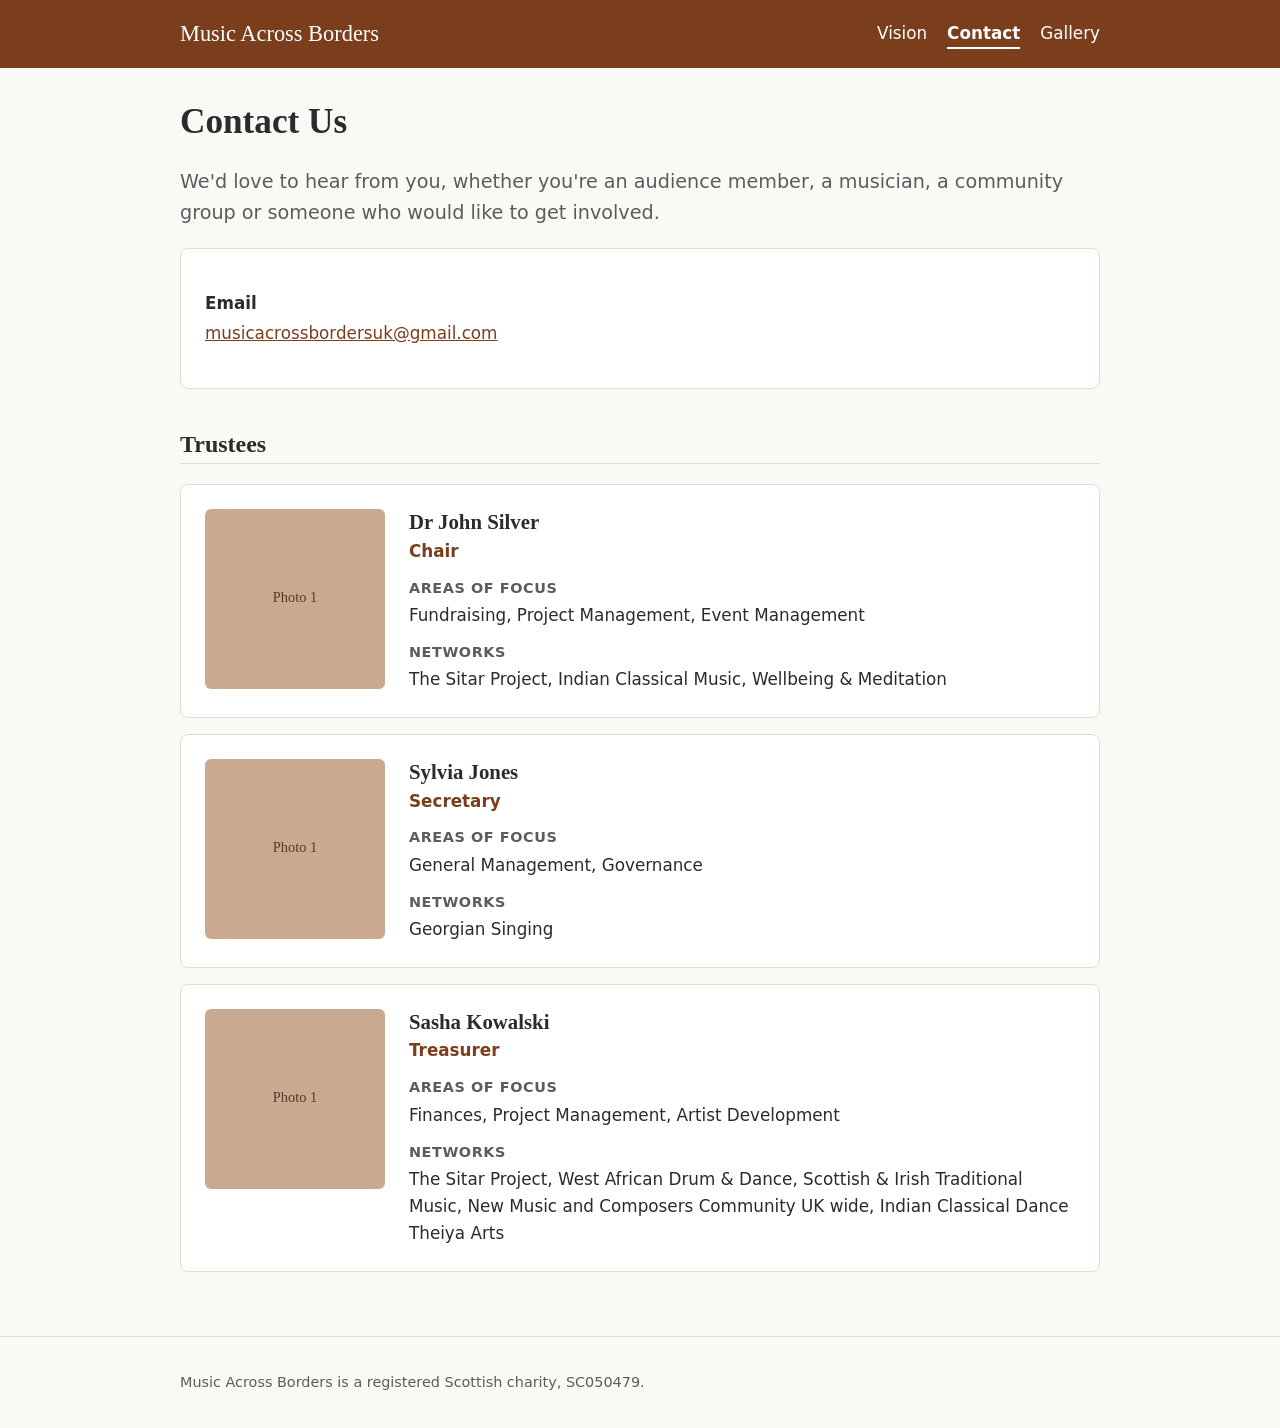
==== contact.html @ 5e3e6b76 "feat: initial commit" ====
<!doctype html>
<html lang="en-GB">
<head>
  <meta charset="utf-8">
  <meta name="viewport" content="width=device-width, initial-scale=1">
  <title>Contact | Music Across Borders</title>
  <meta name="description" content="How to get in touch with Music Across Borders.">
  <link rel="stylesheet" href="styles.css">
</head>
<body>
  <a class="skip-link" href="#main">Skip to content</a>

  <header class="site-header">
    <div class="inner">
      <a class="site-title" href="index.html">Music Across Borders</a>
      <nav class="site-nav" aria-label="Main">
        <ul>
          <li><a href="index.html">Vision</a></li>
          <li><a href="contact.html" aria-current="page">Contact</a></li>
          <li><a href="gallery.html">Gallery</a></li>
        </ul>
      </nav>
    </div>
  </header>

  <main id="main">
    <h1>Contact Us</h1>
    <p class="lead">We'd love to hear from you, whether you're an audience member, a musician, a community group or someone who would like to get involved.</p>

    <div class="card">
      <dl class="contact-details">
        <dt>Email</dt>
        <dd><a href="mailto:musicacrossbordersuk@gmail.com">musicacrossbordersuk@gmail.com</a></dd>
      </dl>
    </div>

    <h2>Trustees</h2>

    <!-- To use a real photo: put it in images/trustees/ and change the src below.
         Square or 4:3 portraits crop best. -->
    <article class="trustee">
      <img src="images/gallery/placeholder-1.svg" alt="Portrait of Dr John Silver" loading="lazy">
      <div class="trustee-info">
        <h3>Dr John Silver</h3>
        <p class="trustee-role">Chair</p>
        <dl>
          <dt>Areas of focus</dt>
          <dd>Fundraising, Project Management, Event Management</dd>
          <dt>Networks</dt>
          <dd>The Sitar Project, Indian Classical Music, Wellbeing &amp; Meditation</dd>
        </dl>
      </div>
    </article>

    <article class="trustee">
      <img src="images/gallery/placeholder-1.svg" alt="Portrait of Sylvia Jones" loading="lazy">
      <div class="trustee-info">
        <h3>Sylvia Jones</h3>
        <p class="trustee-role">Secretary</p>
        <dl>
          <dt>Areas of focus</dt>
          <dd>General Management, Governance</dd>
          <dt>Networks</dt>
          <dd>Georgian Singing</dd>
        </dl>
      </div>
    </article>

    <article class="trustee">
      <img src="images/gallery/placeholder-1.svg" alt="Portrait of Sasha Kowalski" loading="lazy">
      <div class="trustee-info">
        <h3>Sasha Kowalski</h3>
        <p class="trustee-role">Treasurer</p>
        <dl>
          <dt>Areas of focus</dt>
          <dd>Finances, Project Management, Artist Development</dd>
          <dt>Networks</dt>
          <dd>The Sitar Project, West African Drum &amp; Dance, Scottish &amp; Irish Traditional Music, New Music and Composers Community UK wide, Indian Classical Dance Theiya Arts</dd>
        </dl>
      </div>
    </article>
  </main>

  <footer class="site-footer">
    <div class="inner">
      <p>Music Across Borders is a registered Scottish charity, SC050479.</p>
    </div>
  </footer>
</body>
</html>
---- styles.css ----
:root {
  --colour-bg: #fbf9f6;
  --colour-text: #2b2b2b;
  --colour-muted: #5c5c5c;
  --colour-accent: #7a3e1d;
  --colour-accent-light: #f1e4d8;
  --colour-border: #e2dcd4;
  --max-width: 960px;
  --font-body: system-ui, -apple-system, "Segoe UI", Roboto, sans-serif;
  --font-heading: Georgia, "Times New Roman", serif;
}

*,
*::before,
*::after {
  box-sizing: border-box;
}

body {
  margin: 0;
  font-family: var(--font-body);
  font-size: 1.05rem;
  line-height: 1.6;
  color: var(--colour-text);
  background: var(--colour-bg);
}

img {
  max-width: 100%;
  display: block;
}

a {
  color: var(--colour-accent);
}

a:focus-visible,
button:focus-visible {
  outline: 3px solid var(--colour-accent);
  outline-offset: 2px;
}

h1,
h2,
h3 {
  font-family: var(--font-heading);
  line-height: 1.25;
  color: var(--colour-text);
}

h1 {
  font-size: 2.2rem;
  margin-top: 0;
}

h2 {
  font-size: 1.5rem;
  margin-top: 2.5rem;
  border-bottom: 1px solid var(--colour-border);
  padding-bottom: 0.3rem;
}

.skip-link {
  position: absolute;
  left: -999px;
  top: 0;
  background: var(--colour-accent);
  color: #fff;
  padding: 0.5rem 1rem;
}

.skip-link:focus {
  left: 1rem;
}

/* Header and navigation */

.site-header {
  background: var(--colour-accent);
  color: #fff;
}

.site-header .inner {
  max-width: var(--max-width);
  margin: 0 auto;
  padding: 1rem 1.25rem;
  display: flex;
  flex-wrap: wrap;
  justify-content: space-between;
  align-items: center;
  gap: 0.75rem;
}

.site-title {
  font-family: var(--font-heading);
  font-size: 1.4rem;
  color: #fff;
  text-decoration: none;
}

.site-nav ul {
  list-style: none;
  margin: 0;
  padding: 0;
  display: flex;
  gap: 1.25rem;
}

.site-nav a {
  color: #fff;
  text-decoration: none;
  padding: 0.25rem 0;
  border-bottom: 2px solid transparent;
}

.site-nav a:hover {
  border-bottom-color: #fff;
}

.site-nav a[aria-current="page"] {
  border-bottom-color: #fff;
  font-weight: 600;
}

/* Layout */

main {
  max-width: var(--max-width);
  margin: 0 auto;
  padding: 2rem 1.25rem 4rem;
}

.lead {
  font-size: 1.2rem;
  color: var(--colour-muted);
}

.values {
  display: grid;
  grid-template-columns: repeat(auto-fit, minmax(160px, 1fr));
  gap: 1rem;
  padding: 0;
  list-style: none;
}

.values li {
  background: var(--colour-accent-light);
  padding: 1rem;
  border-radius: 6px;
  text-align: center;
  font-family: var(--font-heading);
  font-size: 1.1rem;
}

.card {
  background: #fff;
  border: 1px solid var(--colour-border);
  border-radius: 8px;
  padding: 1.5rem;
  margin-top: 1rem;
}

.card h3 {
  margin-top: 0;
  font-size: 1.2rem;
}

.card ul {
  padding-left: 1.2rem;
}

.card li + li {
  margin-top: 0.4rem;
}

.contact-details dt {
  font-weight: 600;
  margin-top: 1rem;
}

.contact-details dd {
  margin: 0.2rem 0 0;
}

/* Trustees */

.trustee {
  display: grid;
  grid-template-columns: 180px 1fr;
  gap: 1.5rem;
  align-items: start;
  background: #fff;
  border: 1px solid var(--colour-border);
  border-radius: 8px;
  padding: 1.5rem;
  margin-top: 1rem;
}

.trustee img {
  width: 100%;
  aspect-ratio: 1 / 1;
  object-fit: cover;
  border-radius: 6px;
}

.trustee h3 {
  margin: 0;
  font-size: 1.3rem;
}

.trustee-role {
  margin: 0.15rem 0 0.75rem;
  color: var(--colour-accent);
  font-weight: 600;
}

.trustee dl {
  margin: 0;
}

.trustee dt {
  font-weight: 600;
  font-size: 0.9rem;
  text-transform: uppercase;
  letter-spacing: 0.04em;
  color: var(--colour-muted);
  margin-top: 0.75rem;
}

.trustee dd {
  margin: 0.15rem 0 0;
}

/* Gallery */

.gallery-grid {
  display: grid;
  grid-template-columns: repeat(auto-fill, minmax(240px, 1fr));
  gap: 1rem;
  max-height: 70vh;
  overflow-y: auto;
  padding: 0.25rem;
  margin-top: 1.5rem;
}

.gallery-grid button {
  padding: 0;
  border: 0;
  background: none;
  cursor: zoom-in;
  border-radius: 6px;
  overflow: hidden;
}

.gallery-grid img {
  width: 100%;
  aspect-ratio: 4 / 3;
  object-fit: cover;
  transition: transform 0.2s ease;
}

.gallery-grid button:hover img {
  transform: scale(1.03);
}

.lightbox {
  border: 0;
  padding: 0;
  background: transparent;
  max-width: 95vw;
  max-height: 95vh;
}

.lightbox::backdrop {
  background: rgba(20, 15, 10, 0.85);
}

.lightbox img {
  max-width: 95vw;
  max-height: 85vh;
  margin: 0 auto;
  border-radius: 4px;
}

.lightbox figcaption {
  color: #fff;
  text-align: center;
  padding: 0.5rem;
}

.lightbox-close {
  position: absolute;
  top: 0.5rem;
  right: 0.5rem;
  background: #fff;
  border: 0;
  border-radius: 50%;
  width: 2.5rem;
  height: 2.5rem;
  font-size: 1.5rem;
  line-height: 1;
  cursor: pointer;
}

/* Footer */

.site-footer {
  border-top: 1px solid var(--colour-border);
  color: var(--colour-muted);
  font-size: 0.9rem;
}

.site-footer .inner {
  max-width: var(--max-width);
  margin: 0 auto;
  padding: 1.25rem;
}

@media (max-width: 600px) {
  h1 {
    font-size: 1.8rem;
  }

  .site-nav ul {
    gap: 0.9rem;
  }

  .trustee {
    grid-template-columns: 1fr;
  }

  .trustee img {
    max-width: 220px;
  }
}
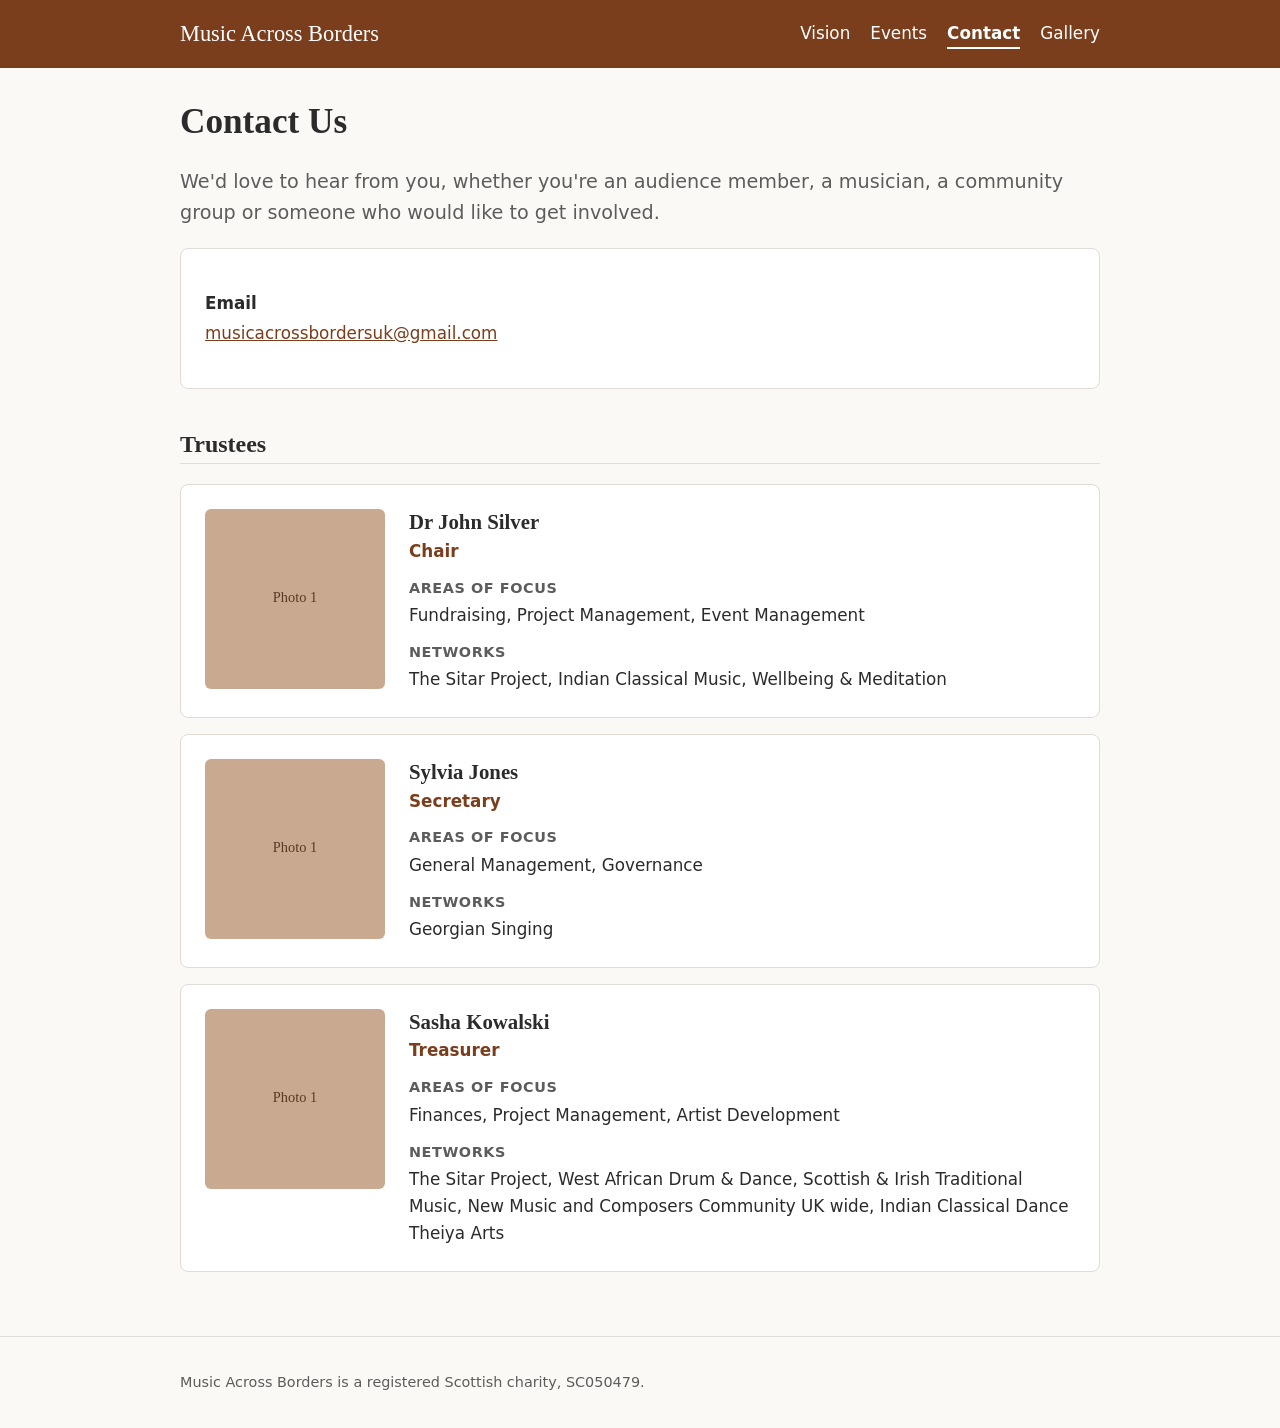
==== commit 41ecfd52: "feat: add event page" ====
--- a/contact.html
+++ b/contact.html
@@ -16,6 +16,7 @@
       <nav class="site-nav" aria-label="Main">
         <ul>
           <li><a href="index.html">Vision</a></li>
+          <li><a href="events.html">Events</a></li>
           <li><a href="contact.html" aria-current="page">Contact</a></li>
           <li><a href="gallery.html">Gallery</a></li>
         </ul>
--- a/styles.css
+++ b/styles.css
@@ -180,6 +180,44 @@
 
 .contact-details dd {
   margin: 0.2rem 0 0;
+}
+
+/* Events */
+
+.event {
+  display: grid;
+  grid-template-columns: 140px 1fr;
+  gap: 1.5rem;
+  align-items: start;
+  background: #fff;
+  border: 1px solid var(--colour-border);
+  border-radius: 8px;
+  padding: 1.5rem;
+  margin-top: 1rem;
+}
+
+.event-date {
+  background: var(--colour-accent-light);
+  color: var(--colour-accent);
+  font-family: var(--font-heading);
+  font-size: 1.15rem;
+  font-weight: 700;
+  text-align: center;
+  padding: 1rem 0.5rem;
+  border-radius: 6px;
+}
+
+.event h3 {
+  margin: 0;
+  font-size: 1.3rem;
+}
+
+.event p {
+  margin: 0.5rem 0 0;
+}
+
+.event-meta {
+  color: var(--colour-muted);
 }
 
 /* Trustees */
@@ -325,6 +363,7 @@
     gap: 0.9rem;
   }
 
+  .event,
   .trustee {
     grid-template-columns: 1fr;
   }
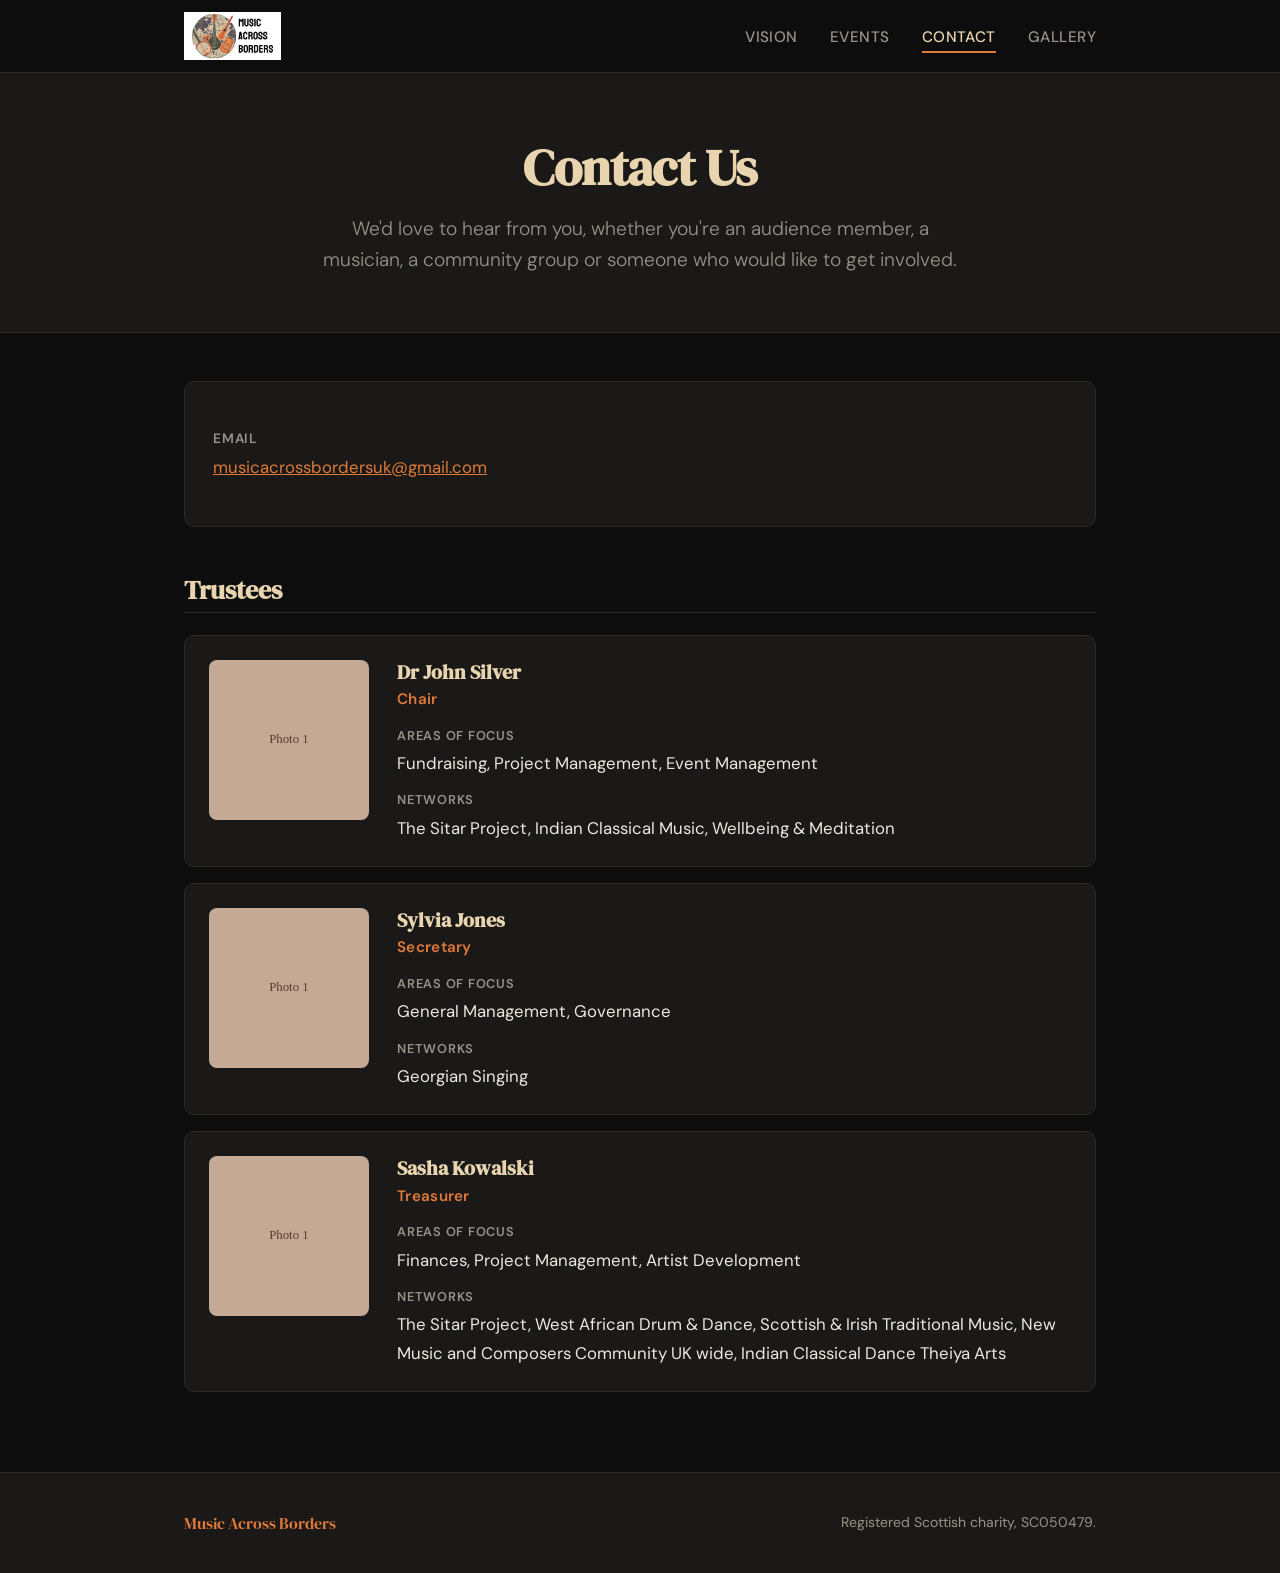
==== commit e7028275: "feat: ui changes" ====
--- a/contact.html
+++ b/contact.html
@@ -1,5 +1,5 @@
 <!doctype html>
-<html lang="en-GB">
+<html lang="en-GB" class="has-hero">
 <head>
   <meta charset="utf-8">
   <meta name="viewport" content="width=device-width, initial-scale=1">
@@ -12,7 +12,9 @@
 
   <header class="site-header">
     <div class="inner">
-      <a class="site-title" href="index.html">Music Across Borders</a>
+      <a href="index.html" aria-label="Music Across Borders — home">
+        <img class="site-logo" src="images/gallery/logo-white.jpeg" alt="Music Across Borders">
+      </a>
       <nav class="site-nav" aria-label="Main">
         <ul>
           <li><a href="index.html">Vision</a></li>
@@ -24,10 +26,12 @@
     </div>
   </header>
 
-  <main id="main">
+  <div class="hero">
     <h1>Contact Us</h1>
     <p class="lead">We'd love to hear from you, whether you're an audience member, a musician, a community group or someone who would like to get involved.</p>
+  </div>
 
+  <main id="main">
     <div class="card">
       <dl class="contact-details">
         <dt>Email</dt>
@@ -84,7 +88,8 @@
 
   <footer class="site-footer">
     <div class="inner">
-      <p>Music Across Borders is a registered Scottish charity, SC050479.</p>
+      <span class="footer-accent">Music Across Borders</span>
+      <p>Registered Scottish charity, SC050479.</p>
     </div>
   </footer>
 </body>
--- a/styles.css
+++ b/styles.css
@@ -1,13 +1,22 @@
+@import url('https://fonts.googleapis.com/css2?family=DM+Sans:ital,opsz,wght@0,9..40,300;0,9..40,400;0,9..40,500;0,9..40,600;1,9..40,300&family=DM+Serif+Display:ital@0;1&display=swap');
+
 :root {
-  --colour-bg: #fbf9f6;
-  --colour-text: #2b2b2b;
-  --colour-muted: #5c5c5c;
-  --colour-accent: #7a3e1d;
-  --colour-accent-light: #f1e4d8;
-  --colour-border: #e2dcd4;
+  --colour-bg:            #0d0d0d;
+  --colour-surface:       #1a1917;
+  --colour-surface-2:     #232220;
+  --colour-text:          #ede8df;
+  --colour-muted:         #9a9289;
+  --colour-accent:        #e07a3a;
+  --colour-accent-dark:   #c94f2c;
+  --colour-accent-light:  #3a2318;
+  --colour-green:         #7a8c5c;
+  --colour-green-dark:    #2a3020;
+  --colour-purple:        #5a4f6b;
+  --colour-beige:         #e8d5b0;
+  --colour-border:        #2e2b27;
   --max-width: 960px;
-  --font-body: system-ui, -apple-system, "Segoe UI", Roboto, sans-serif;
-  --font-heading: Georgia, "Times New Roman", serif;
+  --font-body:    'DM Sans', system-ui, sans-serif;
+  --font-heading: 'DM Serif Display', Georgia, serif;
 }
 
 *,
@@ -20,7 +29,7 @@
   margin: 0;
   font-family: var(--font-body);
   font-size: 1.05rem;
-  line-height: 1.6;
+  line-height: 1.7;
   color: var(--colour-text);
   background: var(--colour-bg);
 }
@@ -32,33 +41,45 @@
 
 a {
   color: var(--colour-accent);
+  transition: color 0.2s ease;
+}
+
+a:hover {
+  color: var(--colour-beige);
 }
 
 a:focus-visible,
 button:focus-visible {
-  outline: 3px solid var(--colour-accent);
-  outline-offset: 2px;
+  outline: 2px solid var(--colour-accent);
+  outline-offset: 3px;
 }
 
 h1,
 h2,
 h3 {
   font-family: var(--font-heading);
-  line-height: 1.25;
-  color: var(--colour-text);
+  line-height: 1.2;
+  color: var(--colour-beige);
 }
 
 h1 {
-  font-size: 2.2rem;
+  font-size: 2.6rem;
   margin-top: 0;
+  letter-spacing: -0.01em;
 }
 
 h2 {
-  font-size: 1.5rem;
-  margin-top: 2.5rem;
+  font-size: 1.6rem;
+  margin-top: 3rem;
+  padding-bottom: 0.4rem;
   border-bottom: 1px solid var(--colour-border);
-  padding-bottom: 0.3rem;
-}
+}
+
+h3 {
+  font-size: 1.2rem;
+}
+
+/* ── Skip link ───────────────────────────────────────────── */
 
 .skip-link {
   position: absolute;
@@ -67,35 +88,38 @@
   background: var(--colour-accent);
   color: #fff;
   padding: 0.5rem 1rem;
+  z-index: 100;
 }
 
 .skip-link:focus {
   left: 1rem;
 }
 
-/* Header and navigation */
+/* ── Header ──────────────────────────────────────────────── */
 
 .site-header {
-  background: var(--colour-accent);
-  color: #fff;
+  background: var(--colour-bg);
+  border-bottom: 1px solid var(--colour-border);
+  position: sticky;
+  top: 0;
+  z-index: 50;
 }
 
 .site-header .inner {
   max-width: var(--max-width);
   margin: 0 auto;
-  padding: 1rem 1.25rem;
+  padding: 0.75rem 1.5rem;
   display: flex;
   flex-wrap: wrap;
   justify-content: space-between;
   align-items: center;
-  gap: 0.75rem;
-}
-
-.site-title {
-  font-family: var(--font-heading);
-  font-size: 1.4rem;
-  color: #fff;
-  text-decoration: none;
+  gap: 1rem;
+}
+
+.site-logo {
+  display: block;
+  height: 48px;
+  width: auto;
 }
 
 .site-nav ul {
@@ -103,37 +127,75 @@
   margin: 0;
   padding: 0;
   display: flex;
-  gap: 1.25rem;
+  gap: 2rem;
 }
 
 .site-nav a {
-  color: #fff;
+  color: var(--colour-muted);
   text-decoration: none;
+  font-size: 0.95rem;
+  font-weight: 500;
+  letter-spacing: 0.03em;
+  text-transform: uppercase;
   padding: 0.25rem 0;
   border-bottom: 2px solid transparent;
+  transition: color 0.2s ease, border-color 0.2s ease;
 }
 
 .site-nav a:hover {
-  border-bottom-color: #fff;
+  color: var(--colour-beige);
+  border-bottom-color: var(--colour-accent);
 }
 
 .site-nav a[aria-current="page"] {
-  border-bottom-color: #fff;
-  font-weight: 600;
-}
-
-/* Layout */
+  color: var(--colour-beige);
+  border-bottom-color: var(--colour-accent);
+}
+
+/* ── Hero band (index page) ──────────────────────────────── */
+
+.hero {
+  background: var(--colour-surface);
+  border-bottom: 1px solid var(--colour-border);
+  padding: 4rem 1.5rem 3.5rem;
+  text-align: center;
+}
+
+.hero h1 {
+  font-size: 3.2rem;
+  margin-bottom: 1rem;
+  color: var(--colour-beige);
+}
+
+.hero .lead {
+  max-width: 640px;
+  margin: 0 auto;
+  font-size: 1.2rem;
+  color: var(--colour-muted);
+  font-weight: 300;
+}
+
+/* ── Layout ──────────────────────────────────────────────── */
 
 main {
   max-width: var(--max-width);
   margin: 0 auto;
-  padding: 2rem 1.25rem 4rem;
+  padding: 2.5rem 1.5rem 5rem;
+}
+
+/* When main has a hero sibling, reduce top padding */
+.has-hero main {
+  padding-top: 2rem;
 }
 
 .lead {
-  font-size: 1.2rem;
-  color: var(--colour-muted);
-}
+  font-size: 1.15rem;
+  color: var(--colour-muted);
+  font-weight: 300;
+  line-height: 1.6;
+}
+
+/* ── Values / pill tiles ─────────────────────────────────── */
 
 .values {
   display: grid;
@@ -141,66 +203,95 @@
   gap: 1rem;
   padding: 0;
   list-style: none;
+  margin-top: 1.25rem;
 }
 
 .values li {
   background: var(--colour-accent-light);
-  padding: 1rem;
+  border: 1px solid var(--colour-accent-dark);
+  color: var(--colour-beige);
+  padding: 1rem 1.25rem;
   border-radius: 6px;
   text-align: center;
   font-family: var(--font-heading);
+  font-size: 1.05rem;
+  letter-spacing: 0.01em;
+  transition: background 0.2s ease;
+}
+
+.values li:hover {
+  background: #4a2c18;
+}
+
+/* ── Cards ───────────────────────────────────────────────── */
+
+.card {
+  background: var(--colour-surface);
+  border: 1px solid var(--colour-border);
+  border-radius: 10px;
+  padding: 1.75rem;
+  margin-top: 1rem;
+}
+
+.card h3 {
+  margin-top: 0;
+  color: var(--colour-accent);
   font-size: 1.1rem;
-}
-
-.card {
-  background: #fff;
+  text-transform: uppercase;
+  letter-spacing: 0.06em;
+  font-family: var(--font-body);
+  font-weight: 600;
+}
+
+.card ul {
+  padding-left: 1.25rem;
+  color: var(--colour-text);
+}
+
+.card li + li {
+  margin-top: 0.5rem;
+}
+
+/* ── Contact details ─────────────────────────────────────── */
+
+.contact-details dt {
+  font-weight: 600;
+  color: var(--colour-muted);
+  font-size: 0.85rem;
+  text-transform: uppercase;
+  letter-spacing: 0.06em;
+  margin-top: 1rem;
+}
+
+.contact-details dd {
+  margin: 0.2rem 0 0;
+}
+
+/* ── Events ──────────────────────────────────────────────── */
+
+.event {
+  display: grid;
+  grid-template-columns: 130px 1fr;
+  gap: 1.75rem;
+  align-items: start;
+  background: var(--colour-surface);
   border: 1px solid var(--colour-border);
-  border-radius: 8px;
+  border-radius: 10px;
   padding: 1.5rem;
   margin-top: 1rem;
-}
-
-.card h3 {
-  margin-top: 0;
-  font-size: 1.2rem;
-}
-
-.card ul {
-  padding-left: 1.2rem;
-}
-
-.card li + li {
-  margin-top: 0.4rem;
-}
-
-.contact-details dt {
-  font-weight: 600;
-  margin-top: 1rem;
-}
-
-.contact-details dd {
-  margin: 0.2rem 0 0;
-}
-
-/* Events */
-
-.event {
-  display: grid;
-  grid-template-columns: 140px 1fr;
-  gap: 1.5rem;
-  align-items: start;
-  background: #fff;
-  border: 1px solid var(--colour-border);
-  border-radius: 8px;
-  padding: 1.5rem;
-  margin-top: 1rem;
+  transition: border-color 0.2s ease;
+}
+
+.event:hover {
+  border-color: var(--colour-accent);
 }
 
 .event-date {
   background: var(--colour-accent-light);
+  border: 1px solid var(--colour-accent-dark);
   color: var(--colour-accent);
   font-family: var(--font-heading);
-  font-size: 1.15rem;
+  font-size: 1.1rem;
   font-weight: 700;
   text-align: center;
   padding: 1rem 0.5rem;
@@ -210,6 +301,7 @@
 .event h3 {
   margin: 0;
   font-size: 1.3rem;
+  color: var(--colour-beige);
 }
 
 .event p {
@@ -218,38 +310,48 @@
 
 .event-meta {
   color: var(--colour-muted);
-}
-
-/* Trustees */
+  font-size: 0.95rem;
+}
+
+/* ── Trustees ────────────────────────────────────────────── */
 
 .trustee {
   display: grid;
-  grid-template-columns: 180px 1fr;
-  gap: 1.5rem;
+  grid-template-columns: 160px 1fr;
+  gap: 1.75rem;
   align-items: start;
-  background: #fff;
+  background: var(--colour-surface);
   border: 1px solid var(--colour-border);
-  border-radius: 8px;
+  border-radius: 10px;
   padding: 1.5rem;
   margin-top: 1rem;
+  transition: border-color 0.2s ease;
+}
+
+.trustee:hover {
+  border-color: var(--colour-green);
 }
 
 .trustee img {
   width: 100%;
   aspect-ratio: 1 / 1;
   object-fit: cover;
-  border-radius: 6px;
+  border-radius: 8px;
+  filter: grayscale(20%);
 }
 
 .trustee h3 {
   margin: 0;
-  font-size: 1.3rem;
+  font-size: 1.25rem;
+  color: var(--colour-beige);
 }
 
 .trustee-role {
-  margin: 0.15rem 0 0.75rem;
+  margin: 0.2rem 0 0.75rem;
   color: var(--colour-accent);
   font-weight: 600;
+  font-size: 0.95rem;
+  letter-spacing: 0.02em;
 }
 
 .trustee dl {
@@ -258,23 +360,24 @@
 
 .trustee dt {
   font-weight: 600;
-  font-size: 0.9rem;
+  font-size: 0.8rem;
   text-transform: uppercase;
-  letter-spacing: 0.04em;
+  letter-spacing: 0.06em;
   color: var(--colour-muted);
   margin-top: 0.75rem;
 }
 
 .trustee dd {
   margin: 0.15rem 0 0;
-}
-
-/* Gallery */
+  color: var(--colour-text);
+}
+
+/* ── Gallery ─────────────────────────────────────────────── */
 
 .gallery-grid {
   display: grid;
   grid-template-columns: repeat(auto-fill, minmax(240px, 1fr));
-  gap: 1rem;
+  gap: 0.75rem;
   max-height: 70vh;
   overflow-y: auto;
   padding: 0.25rem;
@@ -283,22 +386,28 @@
 
 .gallery-grid button {
   padding: 0;
-  border: 0;
-  background: none;
+  border: 1px solid var(--colour-border);
+  background: var(--colour-surface);
   cursor: zoom-in;
-  border-radius: 6px;
+  border-radius: 8px;
   overflow: hidden;
+  transition: border-color 0.2s ease;
+}
+
+.gallery-grid button:hover {
+  border-color: var(--colour-accent);
 }
 
 .gallery-grid img {
   width: 100%;
   aspect-ratio: 4 / 3;
   object-fit: cover;
-  transition: transform 0.2s ease;
+  transition: transform 0.3s ease, opacity 0.2s ease;
 }
 
 .gallery-grid button:hover img {
-  transform: scale(1.03);
+  transform: scale(1.04);
+  opacity: 0.9;
 }
 
 .lightbox {
@@ -310,57 +419,86 @@
 }
 
 .lightbox::backdrop {
-  background: rgba(20, 15, 10, 0.85);
+  background: rgba(5, 4, 3, 0.92);
 }
 
 .lightbox img {
   max-width: 95vw;
   max-height: 85vh;
   margin: 0 auto;
-  border-radius: 4px;
+  border-radius: 6px;
 }
 
 .lightbox figcaption {
-  color: #fff;
+  color: var(--colour-muted);
   text-align: center;
-  padding: 0.5rem;
+  padding: 0.6rem;
+  font-size: 0.9rem;
 }
 
 .lightbox-close {
   position: absolute;
-  top: 0.5rem;
-  right: 0.5rem;
-  background: #fff;
-  border: 0;
+  top: 0.75rem;
+  right: 0.75rem;
+  background: var(--colour-surface-2);
+  border: 1px solid var(--colour-border);
+  color: var(--colour-text);
   border-radius: 50%;
   width: 2.5rem;
   height: 2.5rem;
-  font-size: 1.5rem;
+  font-size: 1.3rem;
   line-height: 1;
   cursor: pointer;
-}
-
-/* Footer */
+  transition: background 0.2s ease;
+}
+
+.lightbox-close:hover {
+  background: var(--colour-accent-dark);
+}
+
+/* ── Footer ──────────────────────────────────────────────── */
 
 .site-footer {
   border-top: 1px solid var(--colour-border);
   color: var(--colour-muted);
-  font-size: 0.9rem;
+  font-size: 0.875rem;
+  background: var(--colour-surface);
 }
 
 .site-footer .inner {
   max-width: var(--max-width);
   margin: 0 auto;
-  padding: 1.25rem;
-}
+  padding: 1.5rem;
+  display: flex;
+  flex-wrap: wrap;
+  gap: 0.5rem;
+  align-items: center;
+  justify-content: space-between;
+}
+
+.footer-accent {
+  color: var(--colour-accent);
+  font-family: var(--font-heading);
+  font-size: 1rem;
+}
+
+/* ── Responsive ──────────────────────────────────────────── */
 
 @media (max-width: 600px) {
   h1 {
-    font-size: 1.8rem;
+    font-size: 2rem;
   }
 
+  .hero h1 {
+    font-size: 2.4rem;
+  }
+
   .site-nav ul {
-    gap: 0.9rem;
+    gap: 1.25rem;
+  }
+
+  .site-nav a {
+    font-size: 0.85rem;
   }
 
   .event,
@@ -369,6 +507,6 @@
   }
 
   .trustee img {
-    max-width: 220px;
+    max-width: 180px;
   }
 }
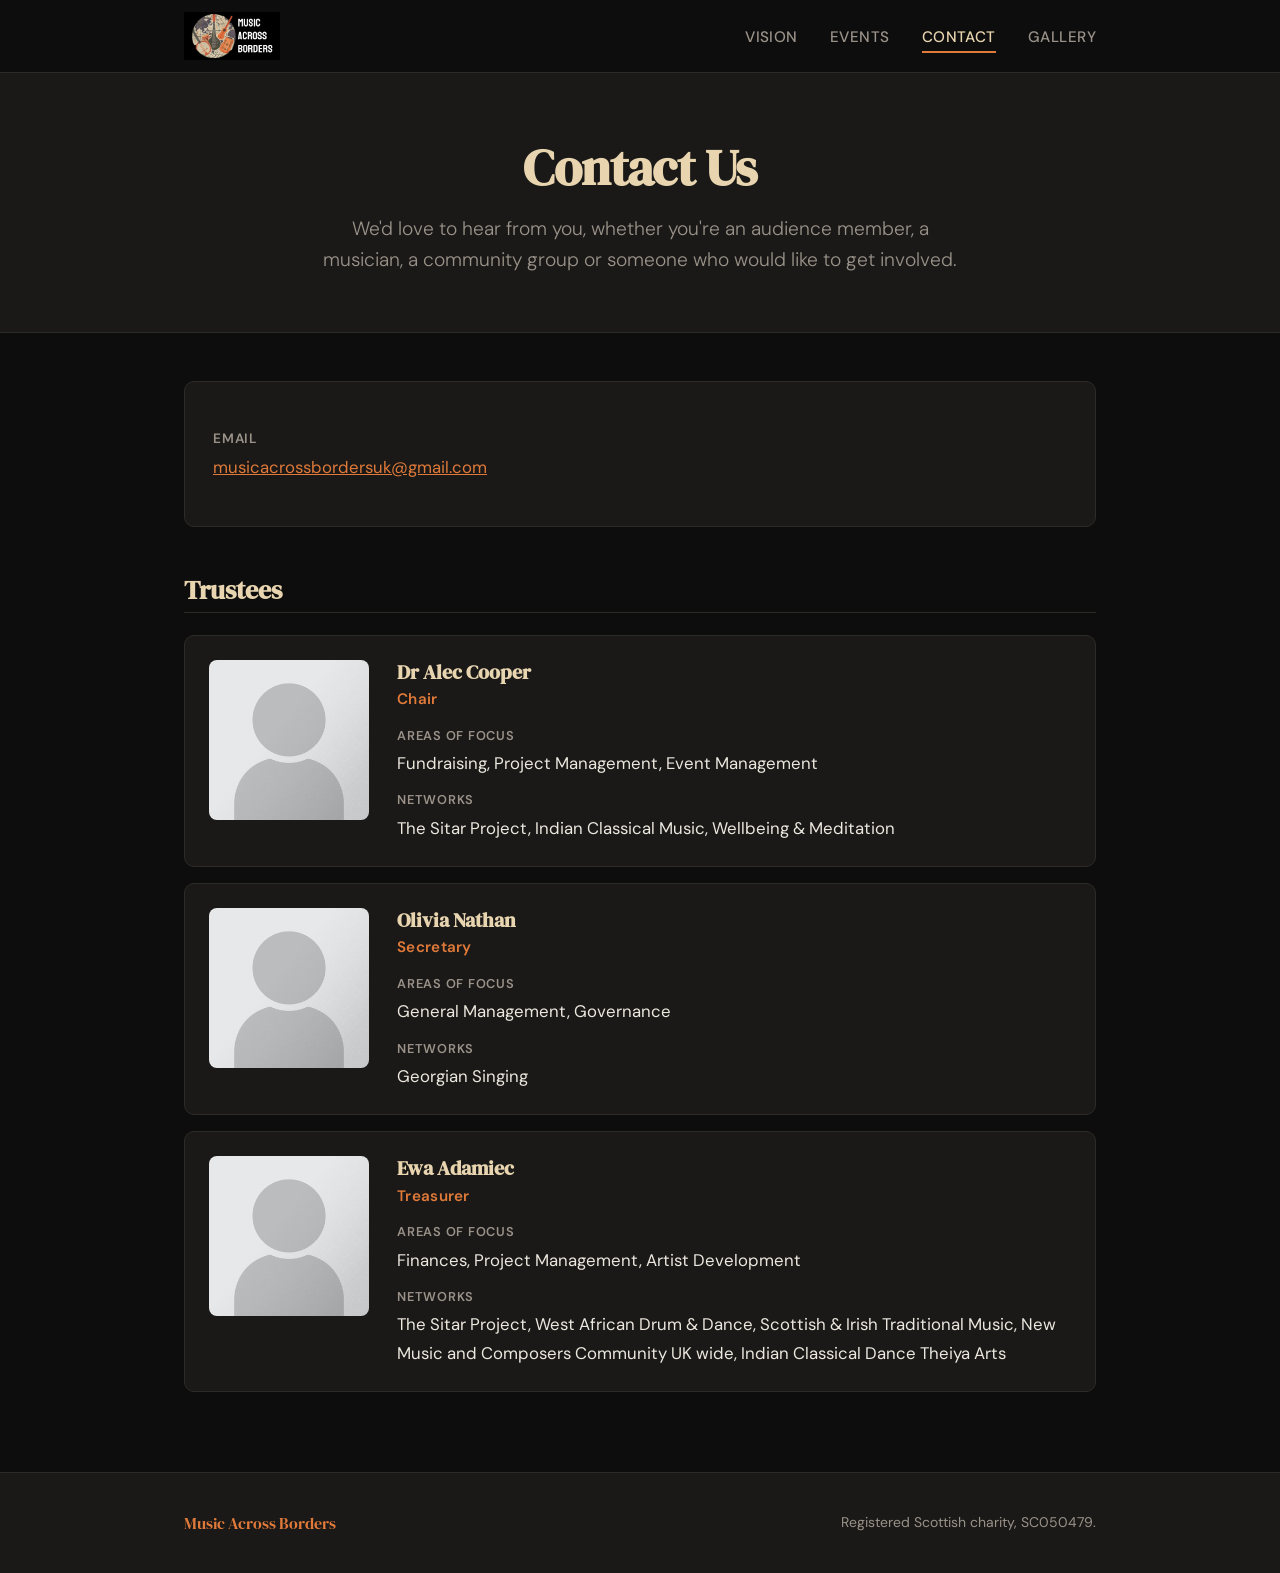
==== commit 1af7b821: "feat: fixes to info in index" ====
--- a/contact.html
+++ b/contact.html
@@ -13,7 +13,7 @@
   <header class="site-header">
     <div class="inner">
       <a href="index.html" aria-label="Music Across Borders — home">
-        <img class="site-logo" src="images/gallery/logo-white.jpeg" alt="Music Across Borders">
+        <img class="site-logo" src="images/gallery/logo-black.jpeg" alt="Music Across Borders">
       </a>
       <nav class="site-nav" aria-label="Main">
         <ul>
@@ -44,9 +44,9 @@
     <!-- To use a real photo: put it in images/trustees/ and change the src below.
          Square or 4:3 portraits crop best. -->
     <article class="trustee">
-      <img src="images/gallery/placeholder-1.svg" alt="Portrait of Dr John Silver" loading="lazy">
+      <img src="images/members/placeholder.png" alt="Portrait of Dr Alec Cooper" loading="lazy">
       <div class="trustee-info">
-        <h3>Dr John Silver</h3>
+        <h3>Dr Alec Cooper</h3>
         <p class="trustee-role">Chair</p>
         <dl>
           <dt>Areas of focus</dt>
@@ -58,9 +58,9 @@
     </article>
 
     <article class="trustee">
-      <img src="images/gallery/placeholder-1.svg" alt="Portrait of Sylvia Jones" loading="lazy">
+      <img src="images/members/placeholder.png" alt="Portrait of Olivia Nathan" loading="lazy">
       <div class="trustee-info">
-        <h3>Sylvia Jones</h3>
+        <h3>Olivia Nathan</h3>
         <p class="trustee-role">Secretary</p>
         <dl>
           <dt>Areas of focus</dt>
@@ -72,9 +72,9 @@
     </article>
 
     <article class="trustee">
-      <img src="images/gallery/placeholder-1.svg" alt="Portrait of Sasha Kowalski" loading="lazy">
+      <img src="images/members/placeholder.png" alt="Portrait of Ewa Adamiec" loading="lazy">
       <div class="trustee-info">
-        <h3>Sasha Kowalski</h3>
+        <h3>Ewa Adamiec</h3>
         <p class="trustee-role">Treasurer</p>
         <dl>
           <dt>Areas of focus</dt>
